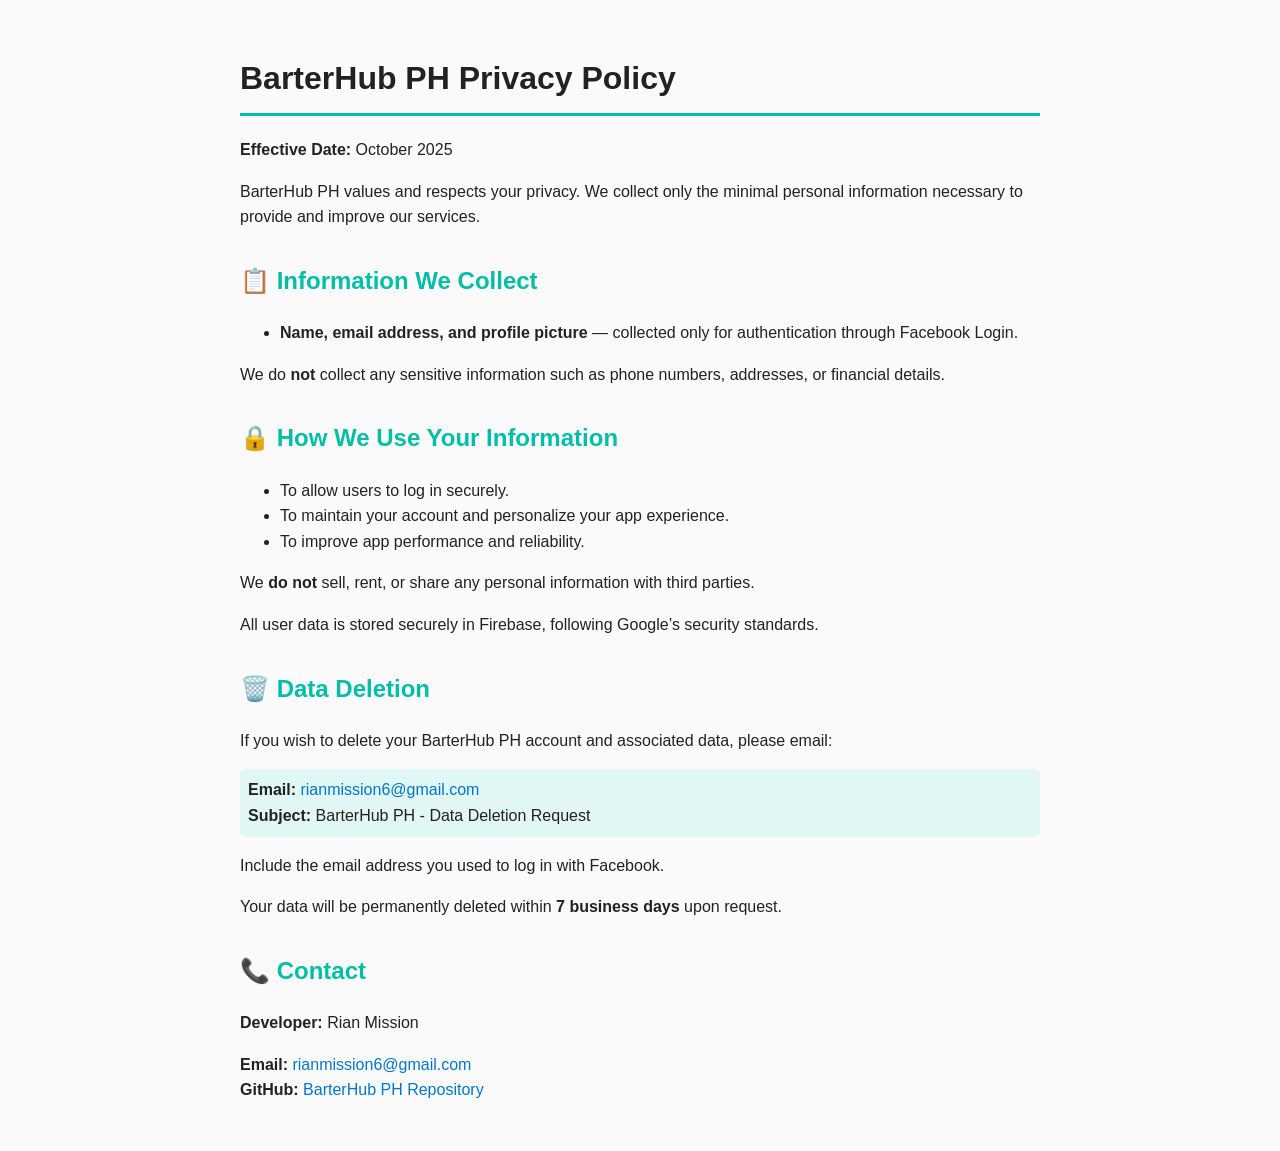
==== privacy-policy.html @ ec613c13 "Create privacy-policy.html" ====
<!DOCTYPE html>
<html lang="en">
<head>
  <meta charset="UTF-8" />
  <meta name="viewport" content="width=device-width, initial-scale=1.0" />
  <meta name="description" content="BarterHub PH Privacy Policy" />
  <title>BarterHub PH Privacy Policy</title>
  <style>
    body {
      font-family: "Segoe UI", Roboto, sans-serif;
      background: #fafafa;
      color: #222;
      line-height: 1.6;
      margin: 0;
      padding: 2rem;
      max-width: 800px;
      margin-inline: auto;
    }
    h1 {
      color: #222;
      font-size: 2rem;
      border-bottom: 3px solid #00bfa6;
      padding-bottom: 0.5rem;
    }
    h2 {
      color: #00bfa6;
      margin-top: 2rem;
    }
    p {
      margin-bottom: 1rem;
    }
    a {
      color: #0077cc;
      text-decoration: none;
    }
    a:hover {
      text-decoration: underline;
    }
    .highlight {
      background-color: #e0f7f5;
      padding: 0.5rem;
      border-radius: 6px;
    }
  </style>
</head>
<body>
  <h1>BarterHub PH Privacy Policy</h1>
  <p><strong>Effective Date:</strong> October 2025</p>

  <p>
    BarterHub PH values and respects your privacy. We collect only the minimal
    personal information necessary to provide and improve our services.
  </p>

  <h2>📋 Information We Collect</h2>
  <ul>
    <li><strong>Name, email address, and profile picture</strong> — collected only for authentication through Facebook Login.</li>
  </ul>
  <p>
    We do <strong>not</strong> collect any sensitive information such as phone numbers, addresses, or financial details.
  </p>

  <h2>🔒 How We Use Your Information</h2>
  <ul>
    <li>To allow users to log in securely.</li>
    <li>To maintain your account and personalize your app experience.</li>
    <li>To improve app performance and reliability.</li>
  </ul>
  <p>
    We <strong>do not</strong> sell, rent, or share any personal information with
    third parties.
  </p>
  <p>
    All user data is stored securely in Firebase, following Google’s security
    standards.
  </p>

  <h2>🗑️ Data Deletion</h2>
  <p>
    If you wish to delete your BarterHub PH account and associated data, please
    email:
  </p>
  <p class="highlight">
    <strong>Email:</strong> <a href="mailto:rianmission6@gmail.com">rianmission6@gmail.com</a><br />
    <strong>Subject:</strong> BarterHub PH - Data Deletion Request
  </p>
  <p>Include the email address you used to log in with Facebook.</p>
  <p>Your data will be permanently deleted within <strong>7 business days</strong> upon request.</p>

  <h2>📞 Contact</h2>
  <p><strong>Developer:</strong> Rian Mission</p>
  <p>
    <strong>Email:</strong> <a href="mailto:rianmission6@gmail.com">rianmission6@gmail.com</a><br />
    <strong>GitHub:</strong>
    <a href="https://github.com/rainmission123/barterhub-privacy" target="_blank"
      >BarterHub PH Repository</a
    >
  </p>
</body>
</html>
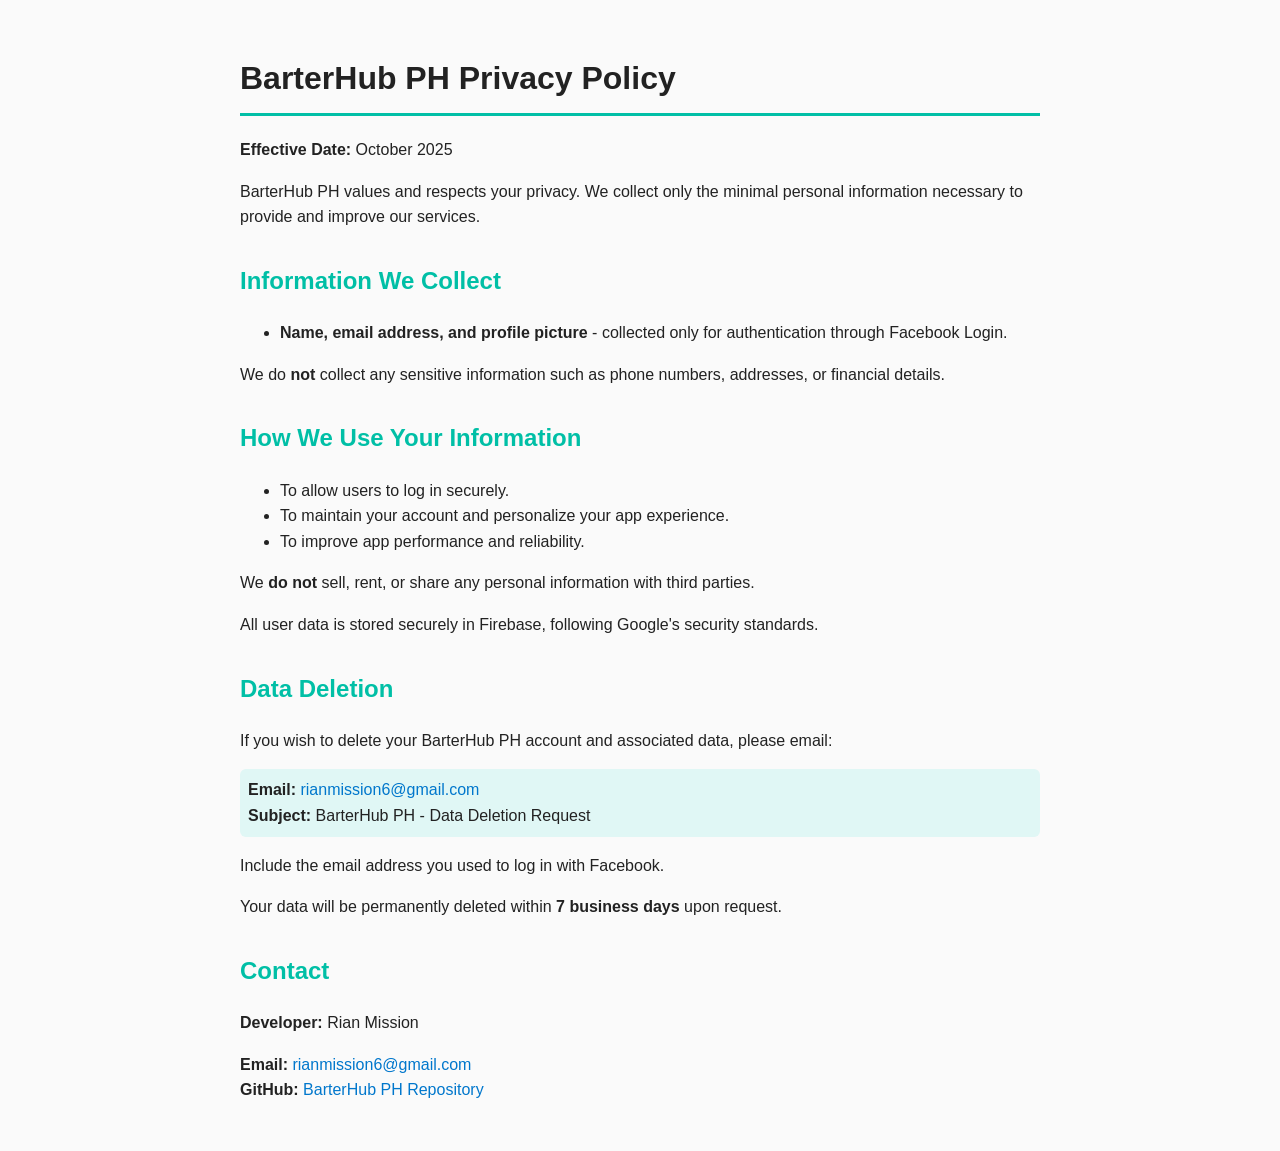
==== commit 1e704f76: "Fix GitHub Pages privacy policy content" ====
--- a/privacy-policy.html
+++ b/privacy-policy.html
@@ -12,34 +12,40 @@
       color: #222;
       line-height: 1.6;
       margin: 0;
+      margin-inline: auto;
+      max-width: 800px;
       padding: 2rem;
-      max-width: 800px;
-      margin-inline: auto;
     }
+
     h1 {
+      border-bottom: 3px solid #00bfa6;
       color: #222;
       font-size: 2rem;
-      border-bottom: 3px solid #00bfa6;
       padding-bottom: 0.5rem;
     }
+
     h2 {
       color: #00bfa6;
       margin-top: 2rem;
     }
+
     p {
       margin-bottom: 1rem;
     }
+
     a {
       color: #0077cc;
       text-decoration: none;
     }
+
     a:hover {
       text-decoration: underline;
     }
+
     .highlight {
       background-color: #e0f7f5;
+      border-radius: 6px;
       padding: 0.5rem;
-      border-radius: 6px;
     }
   </style>
 </head>
@@ -52,15 +58,15 @@
     personal information necessary to provide and improve our services.
   </p>
 
-  <h2>📋 Information We Collect</h2>
+  <h2>Information We Collect</h2>
   <ul>
-    <li><strong>Name, email address, and profile picture</strong> — collected only for authentication through Facebook Login.</li>
+    <li><strong>Name, email address, and profile picture</strong> - collected only for authentication through Facebook Login.</li>
   </ul>
   <p>
     We do <strong>not</strong> collect any sensitive information such as phone numbers, addresses, or financial details.
   </p>
 
-  <h2>🔒 How We Use Your Information</h2>
+  <h2>How We Use Your Information</h2>
   <ul>
     <li>To allow users to log in securely.</li>
     <li>To maintain your account and personalize your app experience.</li>
@@ -71,11 +77,11 @@
     third parties.
   </p>
   <p>
-    All user data is stored securely in Firebase, following Google’s security
+    All user data is stored securely in Firebase, following Google's security
     standards.
   </p>
 
-  <h2>🗑️ Data Deletion</h2>
+  <h2>Data Deletion</h2>
   <p>
     If you wish to delete your BarterHub PH account and associated data, please
     email:
@@ -87,7 +93,7 @@
   <p>Include the email address you used to log in with Facebook.</p>
   <p>Your data will be permanently deleted within <strong>7 business days</strong> upon request.</p>
 
-  <h2>📞 Contact</h2>
+  <h2>Contact</h2>
   <p><strong>Developer:</strong> Rian Mission</p>
   <p>
     <strong>Email:</strong> <a href="mailto:rianmission6@gmail.com">rianmission6@gmail.com</a><br />
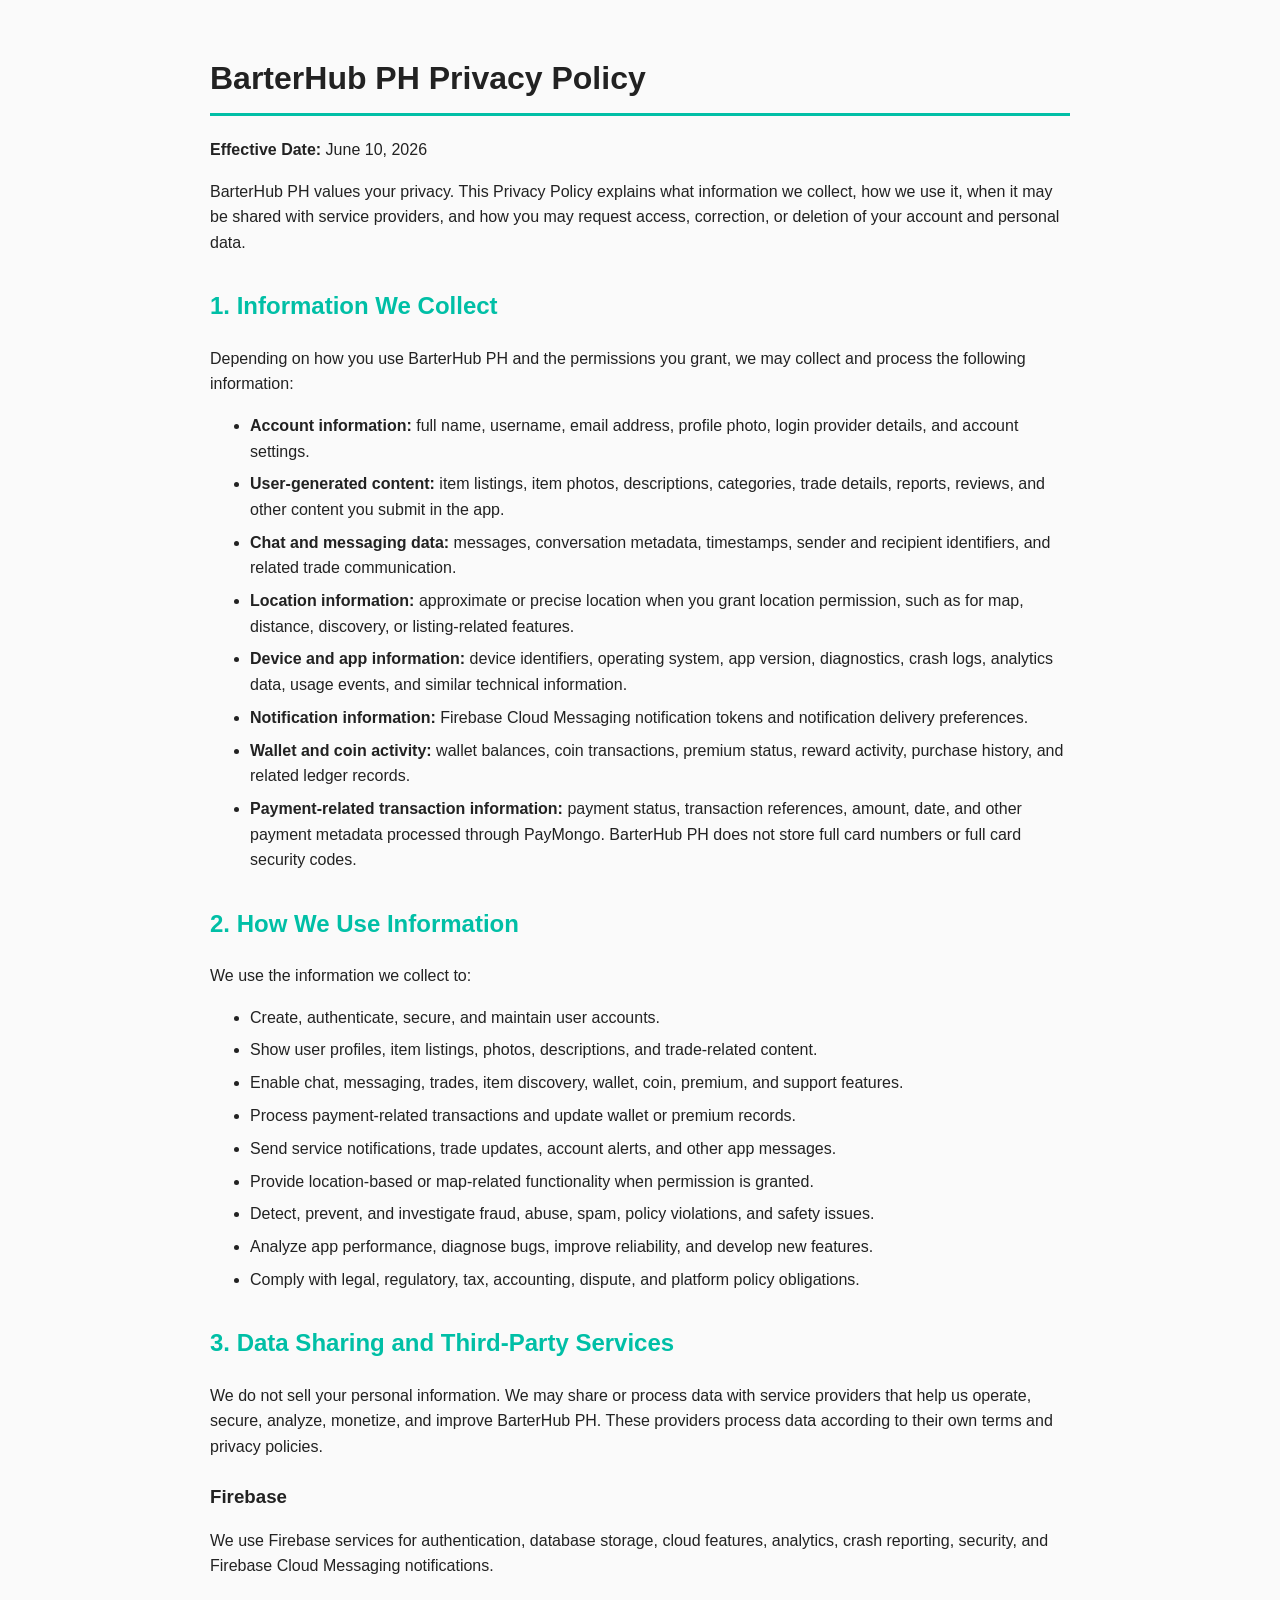
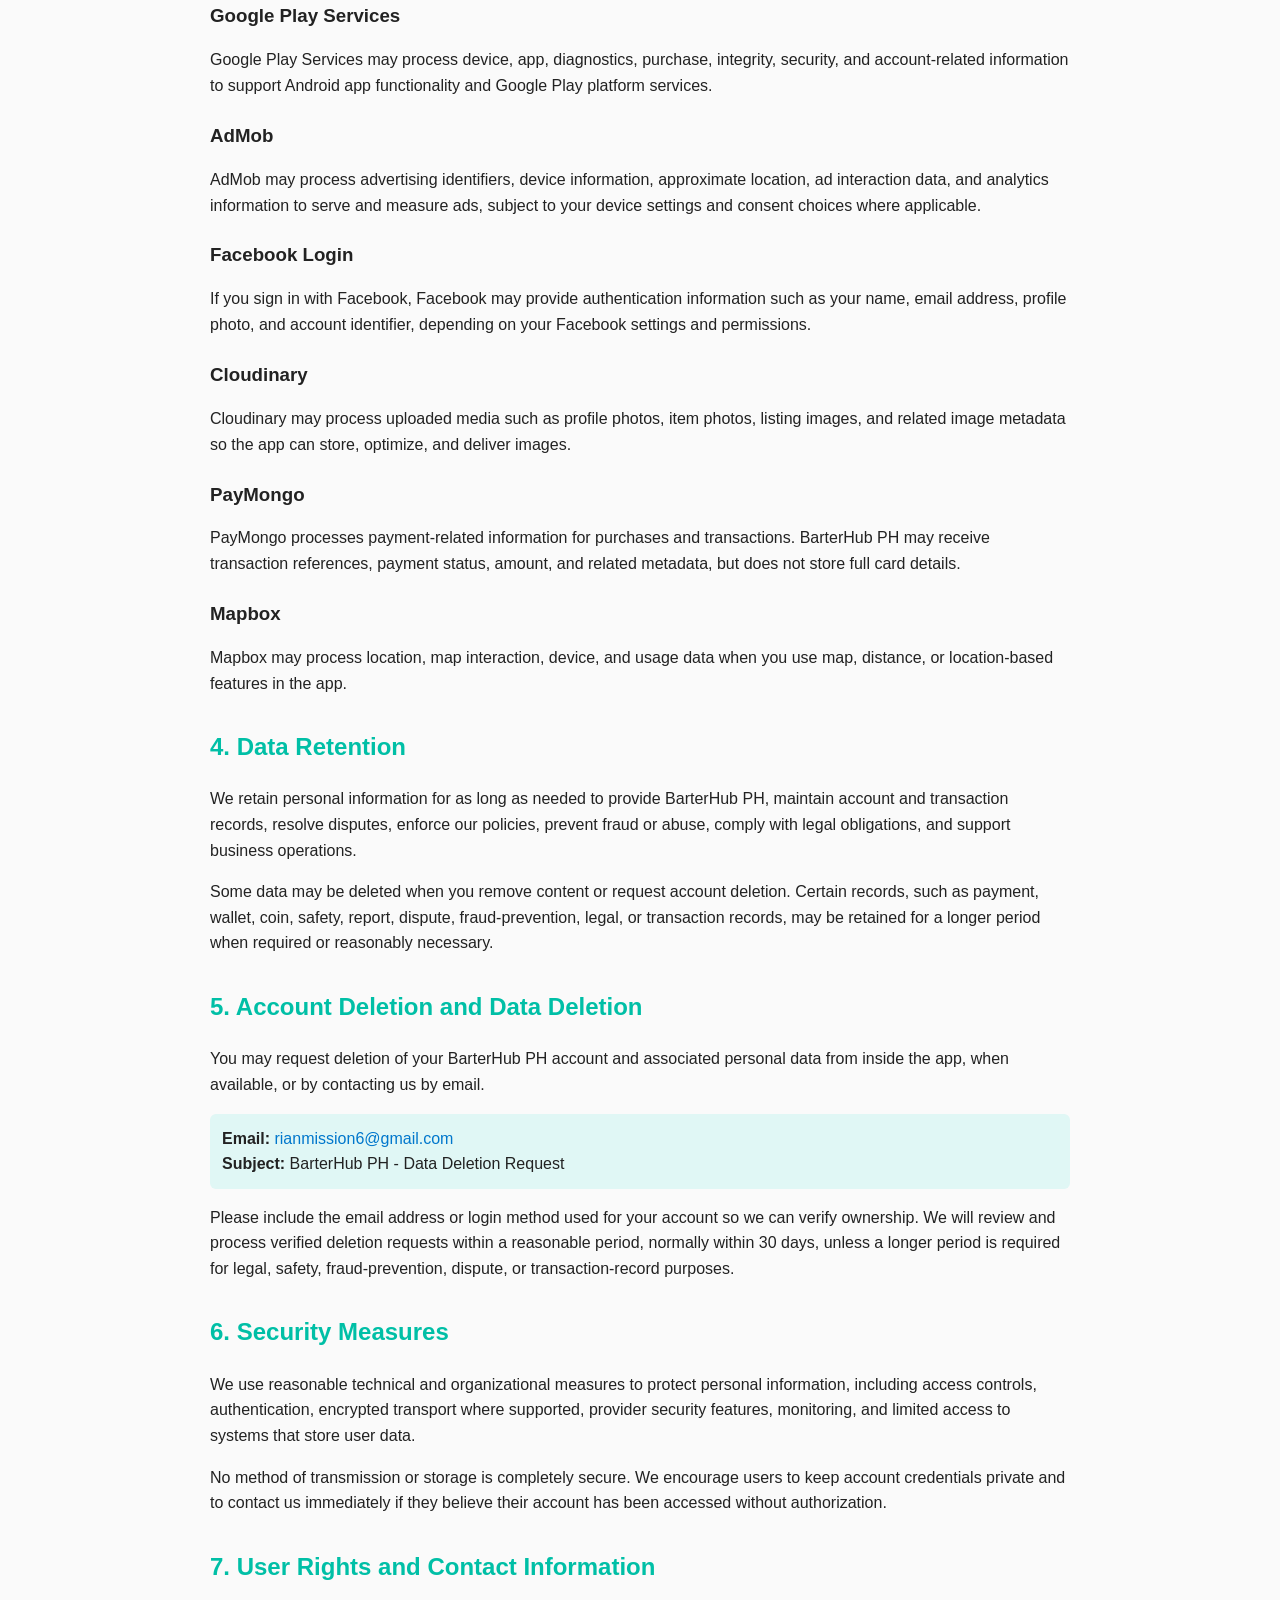
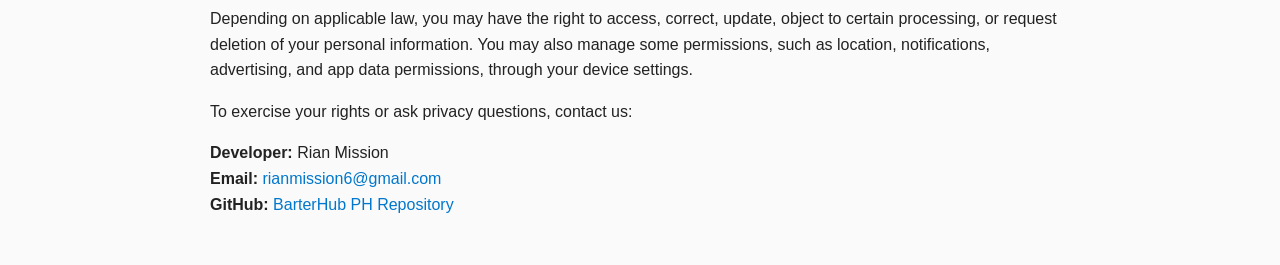
==== commit f2ee45c3: "Update privacy policy disclosures" ====
--- a/privacy-policy.html
+++ b/privacy-policy.html
@@ -13,7 +13,7 @@
       line-height: 1.6;
       margin: 0;
       margin-inline: auto;
-      max-width: 800px;
+      max-width: 860px;
       padding: 2rem;
     }
 
@@ -29,8 +29,17 @@
       margin-top: 2rem;
     }
 
+    h3 {
+      margin-bottom: 0.4rem;
+      margin-top: 1.4rem;
+    }
+
     p {
       margin-bottom: 1rem;
+    }
+
+    li {
+      margin-bottom: 0.45rem;
     }
 
     a {
@@ -45,57 +54,166 @@
     .highlight {
       background-color: #e0f7f5;
       border-radius: 6px;
-      padding: 0.5rem;
+      padding: 0.75rem;
     }
   </style>
 </head>
 <body>
   <h1>BarterHub PH Privacy Policy</h1>
-  <p><strong>Effective Date:</strong> October 2025</p>
-
-  <p>
-    BarterHub PH values and respects your privacy. We collect only the minimal
-    personal information necessary to provide and improve our services.
-  </p>
-
-  <h2>Information We Collect</h2>
+  <p><strong>Effective Date:</strong> June 10, 2026</p>
+
+  <p>
+    BarterHub PH values your privacy. This Privacy Policy explains what
+    information we collect, how we use it, when it may be shared with service
+    providers, and how you may request access, correction, or deletion of your
+    account and personal data.
+  </p>
+
+  <h2>1. Information We Collect</h2>
+  <p>
+    Depending on how you use BarterHub PH and the permissions you grant, we may
+    collect and process the following information:
+  </p>
   <ul>
-    <li><strong>Name, email address, and profile picture</strong> - collected only for authentication through Facebook Login.</li>
+    <li><strong>Account information:</strong> full name, username, email address, profile photo, login provider details, and account settings.</li>
+    <li><strong>User-generated content:</strong> item listings, item photos, descriptions, categories, trade details, reports, reviews, and other content you submit in the app.</li>
+    <li><strong>Chat and messaging data:</strong> messages, conversation metadata, timestamps, sender and recipient identifiers, and related trade communication.</li>
+    <li><strong>Location information:</strong> approximate or precise location when you grant location permission, such as for map, distance, discovery, or listing-related features.</li>
+    <li><strong>Device and app information:</strong> device identifiers, operating system, app version, diagnostics, crash logs, analytics data, usage events, and similar technical information.</li>
+    <li><strong>Notification information:</strong> Firebase Cloud Messaging notification tokens and notification delivery preferences.</li>
+    <li><strong>Wallet and coin activity:</strong> wallet balances, coin transactions, premium status, reward activity, purchase history, and related ledger records.</li>
+    <li><strong>Payment-related transaction information:</strong> payment status, transaction references, amount, date, and other payment metadata processed through PayMongo. BarterHub PH does not store full card numbers or full card security codes.</li>
   </ul>
-  <p>
-    We do <strong>not</strong> collect any sensitive information such as phone numbers, addresses, or financial details.
-  </p>
-
-  <h2>How We Use Your Information</h2>
+
+  <h2>2. How We Use Information</h2>
+  <p>We use the information we collect to:</p>
   <ul>
-    <li>To allow users to log in securely.</li>
-    <li>To maintain your account and personalize your app experience.</li>
-    <li>To improve app performance and reliability.</li>
+    <li>Create, authenticate, secure, and maintain user accounts.</li>
+    <li>Show user profiles, item listings, photos, descriptions, and trade-related content.</li>
+    <li>Enable chat, messaging, trades, item discovery, wallet, coin, premium, and support features.</li>
+    <li>Process payment-related transactions and update wallet or premium records.</li>
+    <li>Send service notifications, trade updates, account alerts, and other app messages.</li>
+    <li>Provide location-based or map-related functionality when permission is granted.</li>
+    <li>Detect, prevent, and investigate fraud, abuse, spam, policy violations, and safety issues.</li>
+    <li>Analyze app performance, diagnose bugs, improve reliability, and develop new features.</li>
+    <li>Comply with legal, regulatory, tax, accounting, dispute, and platform policy obligations.</li>
   </ul>
-  <p>
-    We <strong>do not</strong> sell, rent, or share any personal information with
-    third parties.
-  </p>
-  <p>
-    All user data is stored securely in Firebase, following Google's security
-    standards.
-  </p>
-
-  <h2>Data Deletion</h2>
-  <p>
-    If you wish to delete your BarterHub PH account and associated data, please
-    email:
+
+  <h2>3. Data Sharing and Third-Party Services</h2>
+  <p>
+    We do not sell your personal information. We may share or process data with
+    service providers that help us operate, secure, analyze, monetize, and
+    improve BarterHub PH. These providers process data according to their own
+    terms and privacy policies.
+  </p>
+
+  <h3>Firebase</h3>
+  <p>
+    We use Firebase services for authentication, database storage, cloud
+    features, analytics, crash reporting, security, and Firebase Cloud
+    Messaging notifications.
+  </p>
+
+  <h3>Google Play Services</h3>
+  <p>
+    Google Play Services may process device, app, diagnostics, purchase,
+    integrity, security, and account-related information to support Android app
+    functionality and Google Play platform services.
+  </p>
+
+  <h3>AdMob</h3>
+  <p>
+    AdMob may process advertising identifiers, device information, approximate
+    location, ad interaction data, and analytics information to serve and
+    measure ads, subject to your device settings and consent choices where
+    applicable.
+  </p>
+
+  <h3>Facebook Login</h3>
+  <p>
+    If you sign in with Facebook, Facebook may provide authentication
+    information such as your name, email address, profile photo, and account
+    identifier, depending on your Facebook settings and permissions.
+  </p>
+
+  <h3>Cloudinary</h3>
+  <p>
+    Cloudinary may process uploaded media such as profile photos, item photos,
+    listing images, and related image metadata so the app can store, optimize,
+    and deliver images.
+  </p>
+
+  <h3>PayMongo</h3>
+  <p>
+    PayMongo processes payment-related information for purchases and
+    transactions. BarterHub PH may receive transaction references, payment
+    status, amount, and related metadata, but does not store full card details.
+  </p>
+
+  <h3>Mapbox</h3>
+  <p>
+    Mapbox may process location, map interaction, device, and usage data when
+    you use map, distance, or location-based features in the app.
+  </p>
+
+  <h2>4. Data Retention</h2>
+  <p>
+    We retain personal information for as long as needed to provide BarterHub
+    PH, maintain account and transaction records, resolve disputes, enforce our
+    policies, prevent fraud or abuse, comply with legal obligations, and support
+    business operations.
+  </p>
+  <p>
+    Some data may be deleted when you remove content or request account
+    deletion. Certain records, such as payment, wallet, coin, safety, report,
+    dispute, fraud-prevention, legal, or transaction records, may be retained
+    for a longer period when required or reasonably necessary.
+  </p>
+
+  <h2>5. Account Deletion and Data Deletion</h2>
+  <p>
+    You may request deletion of your BarterHub PH account and associated
+    personal data from inside the app, when available, or by contacting us by
+    email.
   </p>
   <p class="highlight">
     <strong>Email:</strong> <a href="mailto:rianmission6@gmail.com">rianmission6@gmail.com</a><br />
     <strong>Subject:</strong> BarterHub PH - Data Deletion Request
   </p>
-  <p>Include the email address you used to log in with Facebook.</p>
-  <p>Your data will be permanently deleted within <strong>7 business days</strong> upon request.</p>
-
-  <h2>Contact</h2>
-  <p><strong>Developer:</strong> Rian Mission</p>
-  <p>
+  <p>
+    Please include the email address or login method used for your account so
+    we can verify ownership. We will review and process verified deletion
+    requests within a reasonable period, normally within 30 days, unless a
+    longer period is required for legal, safety, fraud-prevention, dispute, or
+    transaction-record purposes.
+  </p>
+
+  <h2>6. Security Measures</h2>
+  <p>
+    We use reasonable technical and organizational measures to protect personal
+    information, including access controls, authentication, encrypted transport
+    where supported, provider security features, monitoring, and limited access
+    to systems that store user data.
+  </p>
+  <p>
+    No method of transmission or storage is completely secure. We encourage
+    users to keep account credentials private and to contact us immediately if
+    they believe their account has been accessed without authorization.
+  </p>
+
+  <h2>7. User Rights and Contact Information</h2>
+  <p>
+    Depending on applicable law, you may have the right to access, correct,
+    update, object to certain processing, or request deletion of your personal
+    information. You may also manage some permissions, such as location,
+    notifications, advertising, and app data permissions, through your device
+    settings.
+  </p>
+  <p>
+    To exercise your rights or ask privacy questions, contact us:
+  </p>
+  <p>
+    <strong>Developer:</strong> Rian Mission<br />
     <strong>Email:</strong> <a href="mailto:rianmission6@gmail.com">rianmission6@gmail.com</a><br />
     <strong>GitHub:</strong>
     <a href="https://github.com/rainmission123/barterhub-privacy" target="_blank"
